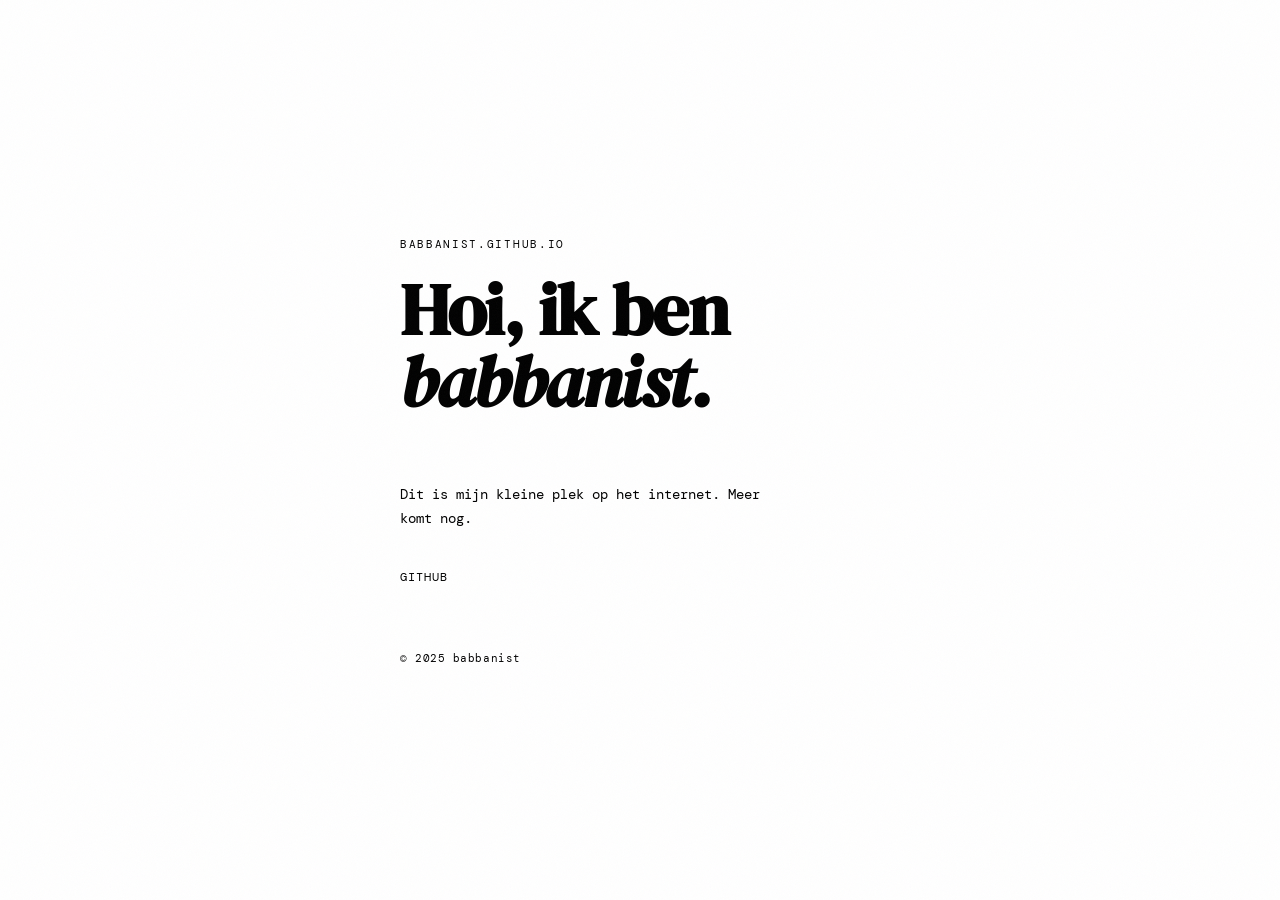
==== index.html @ 83e1313a "Create index.html" ====
<!DOCTYPE html>

<html lang="nl">
<head>
  <meta charset="UTF-8">
  <meta name="viewport" content="width=device-width, initial-scale=1.0">
  <title>babbanist</title>
  <link href="https://fonts.googleapis.com/css2?family=DM+Mono:ital@0;1&family=DM+Serif+Display:ital@0;1&display=swap" rel="stylesheet">
  <style>
    *, *::before, *::after { box-sizing: border-box; margin: 0; padding: 0; }

```
:root {
  --bg: #f5f0e8;
  --ink: #1a1410;
  --muted: #8a7f72;
  --accent: #c84b2f;
}

html, body {
  height: 100%;
}

body {
  background: var(--bg);
  color: var(--ink);
  font-family: 'DM Mono', monospace;
  display: flex;
  align-items: center;
  justify-content: center;
  min-height: 100vh;
  padding: 2rem;
}

.grain {
  position: fixed;
  inset: 0;
  pointer-events: none;
  opacity: 0.035;
  background-image: url("data:image/svg+xml,%3Csvg viewBox='0 0 256 256' xmlns='http://www.w3.org/2000/svg'%3E%3Cfilter id='noise'%3E%3CfeTurbulence type='fractalNoise' baseFrequency='0.9' numOctaves='4' stitchTiles='stitch'/%3E%3C/filter%3E%3Crect width='100%25' height='100%25' filter='url(%23noise)'/%3E%3C/svg%3E");
  background-size: 200px;
  z-index: 10;
}

main {
  max-width: 480px;
  width: 100%;
  opacity: 0;
  transform: translateY(18px);
  animation: appear 0.9s cubic-bezier(0.22, 1, 0.36, 1) 0.1s forwards;
}

@keyframes appear {
  to { opacity: 1; transform: translateY(0); }
}

.label {
  font-size: 0.7rem;
  letter-spacing: 0.15em;
  text-transform: uppercase;
  color: var(--muted);
  margin-bottom: 1.2rem;
}

h1 {
  font-family: 'DM Serif Display', serif;
  font-size: clamp(2.8rem, 8vw, 4.5rem);
  line-height: 1.0;
  margin-bottom: 1.6rem;
  letter-spacing: -0.02em;
}

h1 em {
  font-style: italic;
  color: var(--accent);
}

p {
  font-size: 0.85rem;
  line-height: 1.75;
  color: var(--muted);
  margin-bottom: 2.4rem;
  max-width: 360px;
}

.links {
  display: flex;
  gap: 1.6rem;
  flex-wrap: wrap;
}

.links a {
  font-size: 0.78rem;
  letter-spacing: 0.08em;
  text-transform: uppercase;
  color: var(--ink);
  text-decoration: none;
  border-bottom: 1px solid var(--ink);
  padding-bottom: 2px;
  transition: color 0.2s, border-color 0.2s;
}

.links a:hover {
  color: var(--accent);
  border-color: var(--accent);
}

.divider {
  width: 2rem;
  height: 1px;
  background: var(--accent);
  margin: 2rem 0;
}

footer {
  margin-top: 4rem;
  font-size: 0.68rem;
  color: var(--muted);
  letter-spacing: 0.05em;
}
```

  </style>
</head>
<body>
  <div class="grain"></div>
  <main>
    <p class="label">babbanist.github.io</p>
    <h1>Hoi, ik ben <em>babbanist.</em></h1>
    <div class="divider"></div>
    <p>Dit is mijn kleine plek op het internet. Meer komt nog.</p>
    <nav class="links">
      <a href="https://github.com/babbanist" target="_blank">GitHub</a>
    </nav>
    <footer>© 2025 babbanist</footer>
  </main>
</body>
</html>
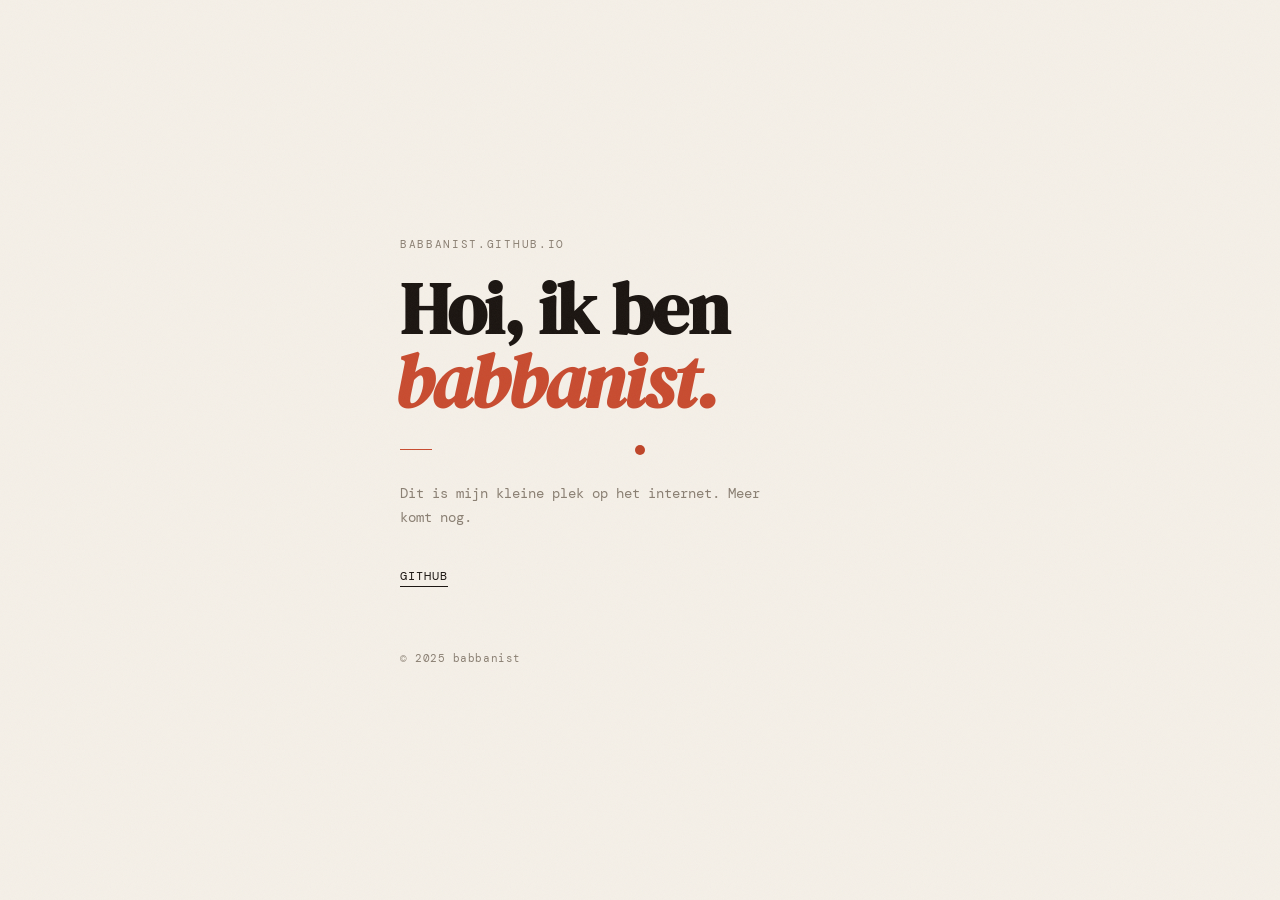
==== commit 2a92a8ca: "Add JS animations and fix inline CSS bug - Fix broken <style> block (CSS was wrapped in backticks, b" ====
--- a/index.html
+++ b/index.html
@@ -6,133 +6,21 @@
   <meta name="viewport" content="width=device-width, initial-scale=1.0">
   <title>babbanist</title>
   <link href="https://fonts.googleapis.com/css2?family=DM+Mono:ital@0;1&family=DM+Serif+Display:ital@0;1&display=swap" rel="stylesheet">
-  <style>
-    *, *::before, *::after { box-sizing: border-box; margin: 0; padding: 0; }
-
-```
-:root {
-  --bg: #f5f0e8;
-  --ink: #1a1410;
-  --muted: #8a7f72;
-  --accent: #c84b2f;
-}
-
-html, body {
-  height: 100%;
-}
-
-body {
-  background: var(--bg);
-  color: var(--ink);
-  font-family: 'DM Mono', monospace;
-  display: flex;
-  align-items: center;
-  justify-content: center;
-  min-height: 100vh;
-  padding: 2rem;
-}
-
-.grain {
-  position: fixed;
-  inset: 0;
-  pointer-events: none;
-  opacity: 0.035;
-  background-image: url("data:image/svg+xml,%3Csvg viewBox='0 0 256 256' xmlns='http://www.w3.org/2000/svg'%3E%3Cfilter id='noise'%3E%3CfeTurbulence type='fractalNoise' baseFrequency='0.9' numOctaves='4' stitchTiles='stitch'/%3E%3C/filter%3E%3Crect width='100%25' height='100%25' filter='url(%23noise)'/%3E%3C/svg%3E");
-  background-size: 200px;
-  z-index: 10;
-}
-
-main {
-  max-width: 480px;
-  width: 100%;
-  opacity: 0;
-  transform: translateY(18px);
-  animation: appear 0.9s cubic-bezier(0.22, 1, 0.36, 1) 0.1s forwards;
-}
-
-@keyframes appear {
-  to { opacity: 1; transform: translateY(0); }
-}
-
-.label {
-  font-size: 0.7rem;
-  letter-spacing: 0.15em;
-  text-transform: uppercase;
-  color: var(--muted);
-  margin-bottom: 1.2rem;
-}
-
-h1 {
-  font-family: 'DM Serif Display', serif;
-  font-size: clamp(2.8rem, 8vw, 4.5rem);
-  line-height: 1.0;
-  margin-bottom: 1.6rem;
-  letter-spacing: -0.02em;
-}
-
-h1 em {
-  font-style: italic;
-  color: var(--accent);
-}
-
-p {
-  font-size: 0.85rem;
-  line-height: 1.75;
-  color: var(--muted);
-  margin-bottom: 2.4rem;
-  max-width: 360px;
-}
-
-.links {
-  display: flex;
-  gap: 1.6rem;
-  flex-wrap: wrap;
-}
-
-.links a {
-  font-size: 0.78rem;
-  letter-spacing: 0.08em;
-  text-transform: uppercase;
-  color: var(--ink);
-  text-decoration: none;
-  border-bottom: 1px solid var(--ink);
-  padding-bottom: 2px;
-  transition: color 0.2s, border-color 0.2s;
-}
-
-.links a:hover {
-  color: var(--accent);
-  border-color: var(--accent);
-}
-
-.divider {
-  width: 2rem;
-  height: 1px;
-  background: var(--accent);
-  margin: 2rem 0;
-}
-
-footer {
-  margin-top: 4rem;
-  font-size: 0.68rem;
-  color: var(--muted);
-  letter-spacing: 0.05em;
-}
-```
-
-  </style>
+  <link rel="stylesheet" href="style.css">
 </head>
 <body>
   <div class="grain"></div>
+  <div class="cursor"></div>
   <main>
-    <p class="label">babbanist.github.io</p>
-    <h1>Hoi, ik ben <em>babbanist.</em></h1>
-    <div class="divider"></div>
-    <p>Dit is mijn kleine plek op het internet. Meer komt nog.</p>
-    <nav class="links">
-      <a href="https://github.com/babbanist" target="_blank">GitHub</a>
+    <p class="label" data-stagger="0">babbanist.github.io</p>
+    <h1 data-stagger="1">Hoi, ik ben <em>babbanist.</em></h1>
+    <div class="divider" data-stagger="2"></div>
+    <p data-stagger="3">Dit is mijn kleine plek op het internet. Meer komt nog.</p>
+    <nav class="links" data-stagger="4">
+      <a href="https://github.com/babbanist" target="_blank" class="magnetic-link">GitHub</a>
     </nav>
-    <footer>© 2025 babbanist</footer>
+    <footer data-stagger="5">© 2025 babbanist</footer>
   </main>
+  <script src="script.js"></script>
 </body>
 </html>
--- a/style.css
+++ b/style.css
@@ -0,0 +1,167 @@
+*, *::before, *::after { box-sizing: border-box; margin: 0; padding: 0; }
+
+:root {
+  --bg: #f5f0e8;
+  --ink: #1a1410;
+  --muted: #8a7f72;
+  --accent: #c84b2f;
+}
+
+html, body {
+  height: 100%;
+}
+
+body {
+  background: var(--bg);
+  color: var(--ink);
+  font-family: 'DM Mono', monospace;
+  display: flex;
+  align-items: center;
+  justify-content: center;
+  min-height: 100vh;
+  padding: 2rem;
+  cursor: none;
+}
+
+/* Custom cursor */
+.cursor {
+  position: fixed;
+  width: 10px;
+  height: 10px;
+  background: var(--accent);
+  border-radius: 50%;
+  pointer-events: none;
+  z-index: 9999;
+  transform: translate(-50%, -50%);
+  transition: width 0.2s ease, height 0.2s ease, opacity 0.2s ease;
+  mix-blend-mode: multiply;
+}
+
+.cursor.expanded {
+  width: 32px;
+  height: 32px;
+  opacity: 0.5;
+}
+
+/* Grain overlay */
+.grain {
+  position: fixed;
+  inset: 0;
+  pointer-events: none;
+  opacity: 0.045;
+  background-image: url("data:image/svg+xml,%3Csvg viewBox='0 0 256 256' xmlns='http://www.w3.org/2000/svg'%3E%3Cfilter id='noise'%3E%3CfeTurbulence type='fractalNoise' baseFrequency='0.9' numOctaves='4' stitchTiles='stitch'/%3E%3C/filter%3E%3Crect width='100%25' height='100%25' filter='url(%23noise)'/%3E%3C/svg%3E");
+  background-size: 200px;
+  z-index: 10;
+  animation: grainShift 8s steps(1) infinite;
+}
+
+@keyframes grainShift {
+  0%  { background-position: 0 0; }
+  10% { background-position: -5% -10%; }
+  20% { background-position: -15% 5%; }
+  30% { background-position: 7% -15%; }
+  40% { background-position: -5% 20%; }
+  50% { background-position: -20% 10%; }
+  60% { background-position: 15% 5%; }
+  70% { background-position: 0% 15%; }
+  80% { background-position: 3% 35%; }
+  90% { background-position: -10% 10%; }
+}
+
+/* Staggered entrance - each element starts hidden */
+[data-stagger] {
+  opacity: 0;
+  transform: translateY(20px);
+}
+
+[data-stagger].visible {
+  animation: appear 0.8s cubic-bezier(0.22, 1, 0.36, 1) forwards;
+}
+
+@keyframes appear {
+  to { opacity: 1; transform: translateY(0); }
+}
+
+main {
+  max-width: 480px;
+  width: 100%;
+}
+
+.label {
+  font-size: 0.7rem;
+  letter-spacing: 0.15em;
+  text-transform: uppercase;
+  color: var(--muted);
+  margin-bottom: 1.2rem;
+}
+
+h1 {
+  font-family: 'DM Serif Display', serif;
+  font-size: clamp(2.8rem, 8vw, 4.5rem);
+  line-height: 1.0;
+  margin-bottom: 1.6rem;
+  letter-spacing: -0.02em;
+}
+
+h1 em {
+  font-style: italic;
+  color: var(--accent);
+  display: inline-block;
+}
+
+p {
+  font-size: 0.85rem;
+  line-height: 1.75;
+  color: var(--muted);
+  margin-bottom: 2.4rem;
+  max-width: 360px;
+}
+
+.links {
+  display: flex;
+  gap: 1.6rem;
+  flex-wrap: wrap;
+}
+
+.links a {
+  font-size: 0.78rem;
+  letter-spacing: 0.08em;
+  text-transform: uppercase;
+  color: var(--ink);
+  text-decoration: none;
+  border-bottom: 1px solid var(--ink);
+  padding-bottom: 2px;
+  transition: color 0.2s, border-color 0.2s;
+  display: inline-block;
+  position: relative;
+}
+
+.links a:hover {
+  color: var(--accent);
+  border-color: var(--accent);
+}
+
+/* Divider grows from left */
+.divider {
+  width: 2rem;
+  height: 1px;
+  background: var(--accent);
+  margin: 2rem 0;
+  transform-origin: left center;
+}
+
+.divider[data-stagger].visible {
+  animation: dividerGrow 0.6s cubic-bezier(0.22, 1, 0.36, 1) forwards;
+}
+
+@keyframes dividerGrow {
+  from { opacity: 1; transform: scaleX(0) translateY(0); }
+  to   { opacity: 1; transform: scaleX(1) translateY(0); }
+}
+
+footer {
+  margin-top: 4rem;
+  font-size: 0.68rem;
+  color: var(--muted);
+  letter-spacing: 0.05em;
+}
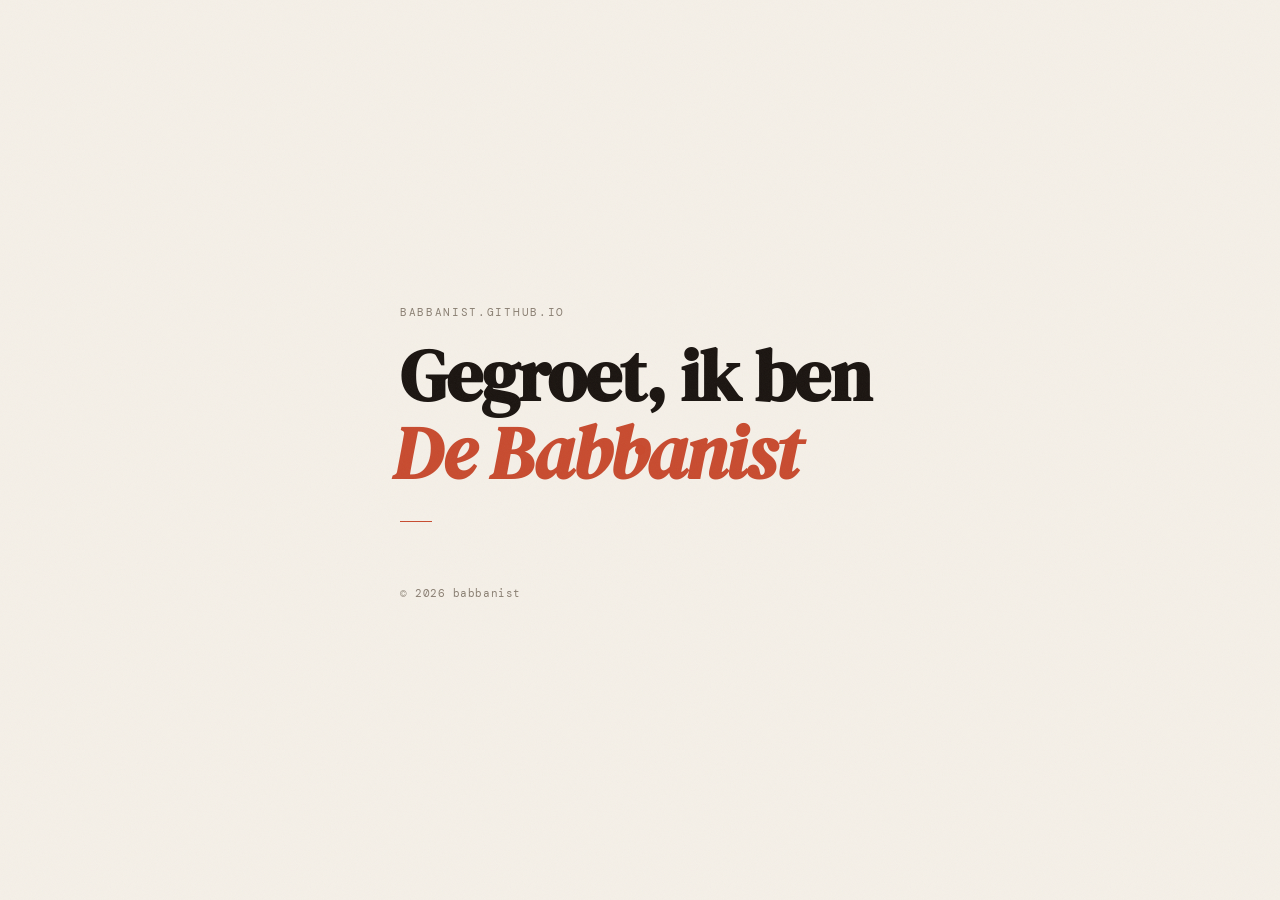
==== commit 7a3ccbae: "Rebuild site: fix colors, update text, add label blur effect - Put all CSS back inline to fix color " ====
--- a/index.html
+++ b/index.html
@@ -1,25 +1,189 @@
 <!DOCTYPE html>
-
 <html lang="nl">
 <head>
   <meta charset="UTF-8">
   <meta name="viewport" content="width=device-width, initial-scale=1.0">
   <title>babbanist</title>
   <link href="https://fonts.googleapis.com/css2?family=DM+Mono:ital@0;1&family=DM+Serif+Display:ital@0;1&display=swap" rel="stylesheet">
-  <link rel="stylesheet" href="style.css">
+  <style>
+    *, *::before, *::after { box-sizing: border-box; margin: 0; padding: 0; }
+
+    :root {
+      --bg:     #f5f0e8;
+      --ink:    #1a1410;
+      --muted:  #8a7f72;
+      --accent: #c84b2f;
+    }
+
+    html, body {
+      height: 100%;
+    }
+
+    body {
+      background-color: #f5f0e8;
+      background-color: var(--bg);
+      color: #1a1410;
+      color: var(--ink);
+      font-family: 'DM Mono', monospace;
+      display: flex;
+      align-items: center;
+      justify-content: center;
+      min-height: 100vh;
+      padding: 2rem;
+      cursor: none;
+    }
+
+    /* ── Grain ──────────────────────────────────────────────────── */
+    .grain {
+      position: fixed;
+      inset: 0;
+      pointer-events: none;
+      opacity: 0.045;
+      background-image: url("data:image/svg+xml,%3Csvg viewBox='0 0 256 256' xmlns='http://www.w3.org/2000/svg'%3E%3Cfilter id='noise'%3E%3CfeTurbulence type='fractalNoise' baseFrequency='0.9' numOctaves='4' stitchTiles='stitch'/%3E%3C/filter%3E%3Crect width='100%25' height='100%25' filter='url(%23noise)'/%3E%3C/svg%3E");
+      background-size: 200px;
+      z-index: 10;
+      animation: grainShift 8s steps(1) infinite;
+    }
+
+    @keyframes grainShift {
+      0%  { background-position:   0%   0%; }
+      10% { background-position:  -5% -10%; }
+      20% { background-position: -15%   5%; }
+      30% { background-position:   7% -15%; }
+      40% { background-position:  -5%  20%; }
+      50% { background-position: -20%  10%; }
+      60% { background-position:  15%   5%; }
+      70% { background-position:   0%  15%; }
+      80% { background-position:   3%  35%; }
+      90% { background-position: -10%  10%; }
+    }
+
+    /* ── Custom cursor ──────────────────────────────────────────── */
+    .cursor {
+      position: fixed;
+      width: 10px;
+      height: 10px;
+      background: #c84b2f;
+      background: var(--accent);
+      border-radius: 50%;
+      pointer-events: none;
+      z-index: 9999;
+      transform: translate(-50%, -50%);
+      transition: width 0.2s ease, height 0.2s ease, opacity 0.2s ease;
+    }
+
+    .cursor.expanded {
+      width: 28px;
+      height: 28px;
+      opacity: 0.45;
+    }
+
+    /* ── Staggered entrance ─────────────────────────────────────── */
+    [data-stagger] {
+      opacity: 0;
+      transform: translateY(20px);
+    }
+
+    [data-stagger].visible {
+      animation: appear 0.8s cubic-bezier(0.22, 1, 0.36, 1) forwards;
+    }
+
+    @keyframes appear {
+      to { opacity: 1; transform: translateY(0); }
+    }
+
+    /* ── Layout ─────────────────────────────────────────────────── */
+    main {
+      max-width: 480px;
+      width: 100%;
+    }
+
+    /* ── Label with blur effect ─────────────────────────────────── */
+    .label-wrap {
+      position: relative;
+      display: inline-block;
+      margin-bottom: 1.2rem;
+    }
+
+    .label {
+      font-size: 0.7rem;
+      letter-spacing: 0.15em;
+      text-transform: uppercase;
+      color: #8a7f72;
+      color: var(--muted);
+      user-select: none;
+    }
+
+    .label-blurred {
+      position: absolute;
+      inset: 0;
+      font-size: 0.7rem;
+      letter-spacing: 0.15em;
+      text-transform: uppercase;
+      color: #8a7f72;
+      color: var(--muted);
+      filter: blur(5px);
+      pointer-events: none;
+      -webkit-mask-image: radial-gradient(circle 55px at var(--mx, -200px) var(--my, -200px), black 0%, transparent 80%);
+              mask-image: radial-gradient(circle 55px at var(--mx, -200px) var(--my, -200px), black 0%, transparent 80%);
+    }
+
+    /* ── Heading ────────────────────────────────────────────────── */
+    h1 {
+      font-family: 'DM Serif Display', serif;
+      font-size: clamp(2.8rem, 8vw, 4.5rem);
+      line-height: 1.05;
+      margin-bottom: 1.6rem;
+      letter-spacing: -0.02em;
+    }
+
+    h1 em {
+      font-style: italic;
+      color: #c84b2f;
+      color: var(--accent);
+      display: inline-block;
+    }
+
+    /* ── Divider ────────────────────────────────────────────────── */
+    .divider {
+      width: 2rem;
+      height: 1px;
+      background: #c84b2f;
+      background: var(--accent);
+      margin: 2rem 0;
+      transform-origin: left center;
+    }
+
+    .divider[data-stagger].visible {
+      animation: dividerGrow 0.6s cubic-bezier(0.22, 1, 0.36, 1) forwards;
+    }
+
+    @keyframes dividerGrow {
+      from { opacity: 1; transform: scaleX(0) translateY(0); }
+      to   { opacity: 1; transform: scaleX(1) translateY(0); }
+    }
+
+    /* ── Footer ─────────────────────────────────────────────────── */
+    footer {
+      margin-top: 4rem;
+      font-size: 0.68rem;
+      color: #8a7f72;
+      color: var(--muted);
+      letter-spacing: 0.05em;
+    }
+  </style>
 </head>
 <body>
   <div class="grain"></div>
   <div class="cursor"></div>
   <main>
-    <p class="label" data-stagger="0">babbanist.github.io</p>
-    <h1 data-stagger="1">Hoi, ik ben <em>babbanist.</em></h1>
+    <div class="label-wrap" data-stagger="0">
+      <p class="label">babbanist.github.io</p>
+      <p class="label label-blurred" aria-hidden="true">babbanist.github.io</p>
+    </div>
+    <h1 data-stagger="1">Gegroet, ik ben<br><em>De Babbanist</em></h1>
     <div class="divider" data-stagger="2"></div>
-    <p data-stagger="3">Dit is mijn kleine plek op het internet. Meer komt nog.</p>
-    <nav class="links" data-stagger="4">
-      <a href="https://github.com/babbanist" target="_blank" class="magnetic-link">GitHub</a>
-    </nav>
-    <footer data-stagger="5">© 2025 babbanist</footer>
+    <footer data-stagger="3">© 2026 babbanist</footer>
   </main>
   <script src="script.js"></script>
 </body>
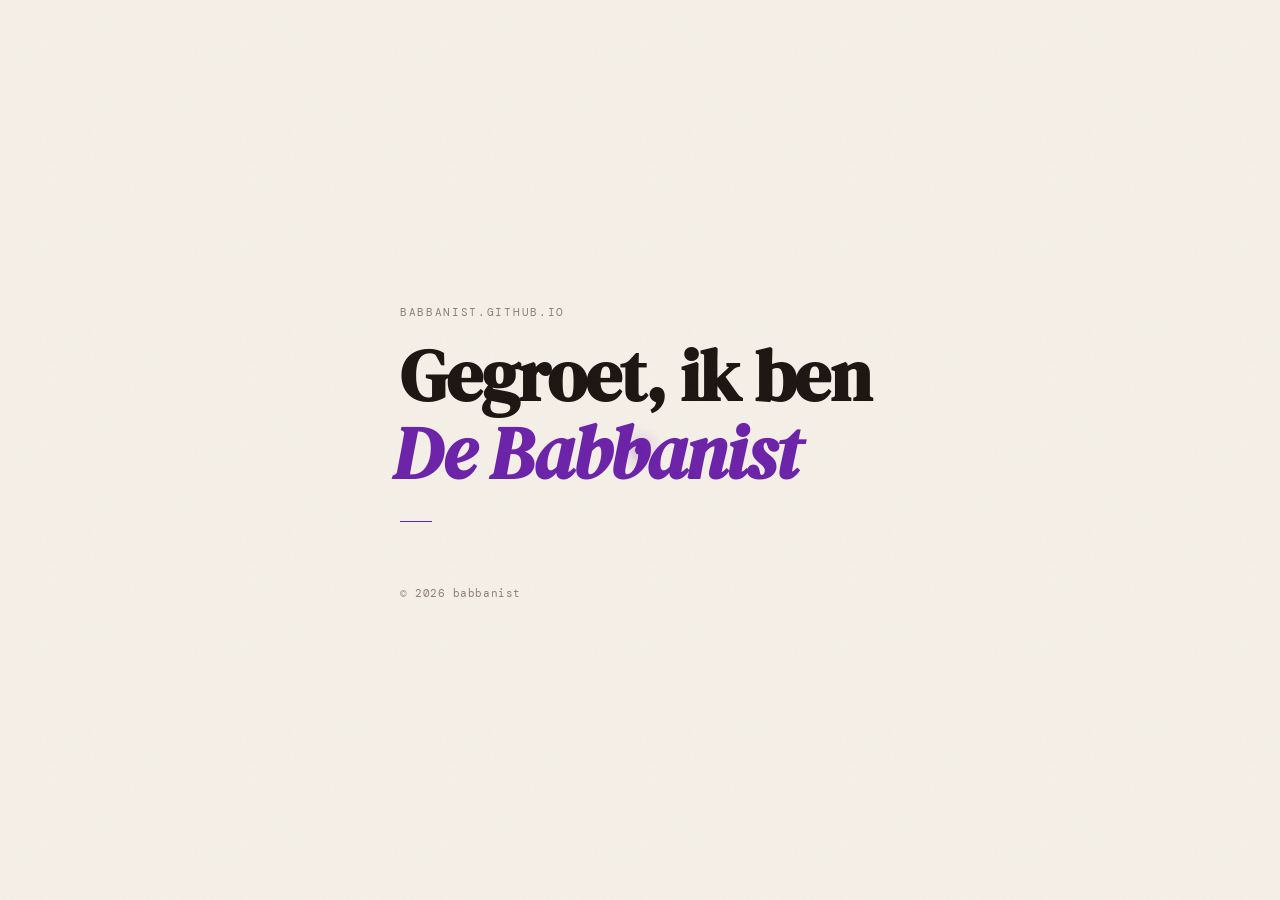
==== commit f4181202: "Deep purple accent, elaborate canvas cursor trail, spacebar pulse Accent colour: #c84b2f → #6b21a8 (" ====
--- a/index.html
+++ b/index.html
@@ -12,7 +12,7 @@
       --bg:     #f5f0e8;
       --ink:    #1a1410;
       --muted:  #8a7f72;
-      --accent: #c84b2f;
+      --accent: #6b21a8;
     }
 
     html, body {
@@ -31,6 +31,7 @@
       min-height: 100vh;
       padding: 2rem;
       cursor: none;
+      transition: background-color 0.45s ease;
     }
 
     /* ── Grain ──────────────────────────────────────────────────── */
@@ -63,13 +64,13 @@
       position: fixed;
       width: 10px;
       height: 10px;
-      background: #c84b2f;
+      background: #6b21a8;
       background: var(--accent);
       border-radius: 50%;
       pointer-events: none;
       z-index: 9999;
       transform: translate(-50%, -50%);
-      transition: width 0.2s ease, height 0.2s ease, opacity 0.2s ease;
+      transition: width 0.2s ease, height 0.2s ease, opacity 0.2s ease, background-color 0.45s ease;
     }
 
     .cursor.expanded {
@@ -139,19 +140,21 @@
 
     h1 em {
       font-style: italic;
-      color: #c84b2f;
+      color: #6b21a8;
       color: var(--accent);
       display: inline-block;
+      transition: color 0.45s ease;
     }
 
     /* ── Divider ────────────────────────────────────────────────── */
     .divider {
       width: 2rem;
       height: 1px;
-      background: #c84b2f;
+      background: #6b21a8;
       background: var(--accent);
       margin: 2rem 0;
       transform-origin: left center;
+      transition: background-color 0.45s ease;
     }
 
     .divider[data-stagger].visible {
